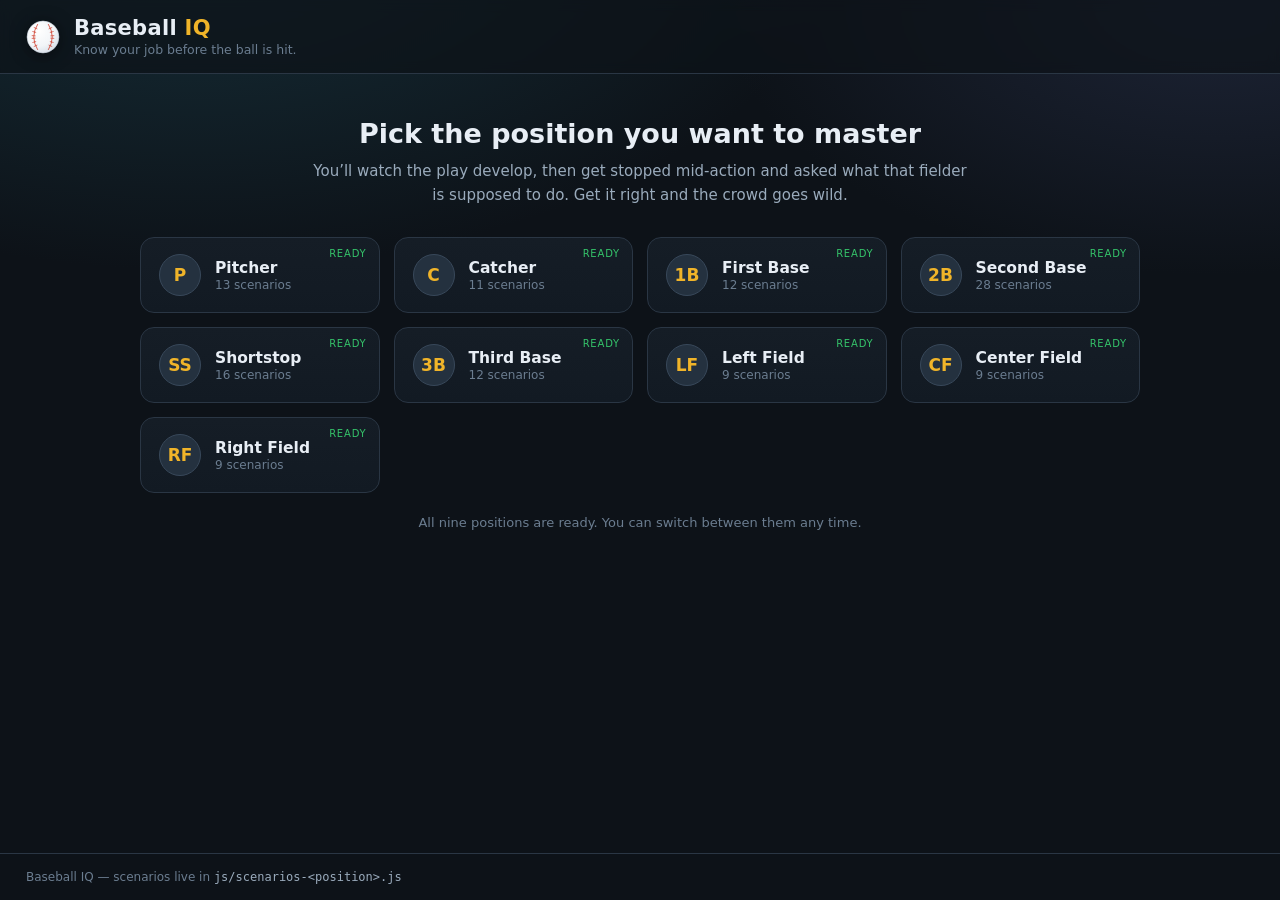
==== index.html @ 1e633af9 "Initial upload of files" ====
<!DOCTYPE html>
<html lang="en">
<head>
<meta charset="utf-8">
<meta name="viewport" content="width=device-width, initial-scale=1">
<title>Baseball IQ &mdash; Know Your Job on Every Play</title>
<link rel="stylesheet" href="css/styles.css">
</head>
<body>

<canvas id="fx" aria-hidden="true"></canvas>

<header class="topbar">
  <div class="brand">
    <svg class="brand-ball" viewBox="0 0 100 100" role="img" aria-label="Baseball" focusable="false">
      <defs>
        <radialGradient id="gBrandBall" cx="36%" cy="30%" r="75%">
          <stop offset="0%"   stop-color="#ffffff"/>
          <stop offset="65%"  stop-color="#f2f5f8"/>
          <stop offset="100%" stop-color="#d8e0e9"/>
        </radialGradient>
      </defs>

      <circle cx="50" cy="50" r="47" fill="url(#gBrandBall)" stroke="#c2ccd8" stroke-width="1.5"/>

      <!-- the two seams, bowing toward the edges like parentheses -->
      <path d="M34,13 Q11,50 34,87" fill="none" stroke="#d0402f" stroke-width="2.4" stroke-linecap="round"/>
      <path d="M66,13 Q89,50 66,87" fill="none" stroke="#d0402f" stroke-width="2.4" stroke-linecap="round"/>

      <!-- stitches, drawn perpendicular to each seam -->
      <g stroke="#d0402f" stroke-width="2.1" stroke-linecap="round">
        <line x1="24.0" y1="22.3" x2="32.3" y2="25.9"/>
        <line x1="20.0" y1="34.1" x2="28.7" y2="36.3"/>
        <line x1="18.1" y1="46.0" x2="27.1" y2="46.6"/>
        <line x1="18.1" y1="54.0" x2="27.1" y2="53.4"/>
        <line x1="20.0" y1="65.9" x2="28.7" y2="63.7"/>
        <line x1="24.0" y1="77.7" x2="32.3" y2="74.1"/>

        <line x1="76.0" y1="22.3" x2="67.7" y2="25.9"/>
        <line x1="80.0" y1="34.1" x2="71.3" y2="36.3"/>
        <line x1="81.9" y1="46.0" x2="72.9" y2="46.6"/>
        <line x1="81.9" y1="54.0" x2="72.9" y2="53.4"/>
        <line x1="80.0" y1="65.9" x2="71.3" y2="63.7"/>
        <line x1="76.0" y1="77.7" x2="67.7" y2="74.1"/>
      </g>
    </svg>
    <div>
      <h1>Baseball <span>IQ</span></h1>
      <p>Know your job before the ball is hit.</p>
    </div>
  </div>
  <div class="topbar-right">
    <div class="score" id="score" hidden>
      <span class="score-label">Correct</span>
      <span class="score-value"><b id="score-correct">0</b> / <span id="score-asked">0</span></span>
    </div>
    <button class="btn btn-switch" id="btn-change-position" hidden
            title="Pick a different position — you can switch any time">
      <span class="switch-icon" aria-hidden="true">&#8646;</span>
      <span>Change position</span>
    </button>
  </div>
</header>

<!-- ============ SCREEN 1: POSITION PICKER ============ -->
<main id="screen-select" class="screen">
  <div class="select-intro">
    <h2>Pick the position you want to master</h2>
    <p>You&rsquo;ll watch the play develop, then get stopped mid-action and asked what that fielder is
       supposed to do. Get it right and the crowd goes wild.</p>
  </div>
  <div class="position-grid" id="position-grid"></div>
  <p class="select-note" id="select-note"></p>
</main>

<!-- ============ SCREEN 2: THE PLAY ============ -->
<main id="screen-play" class="screen" hidden>
  <div class="play-layout">

    <!-- ---- Field ---- -->
    <section class="field-wrap">
      <div class="field-header">
        <div>
          <span class="chip chip-pos" id="chip-position">2B</span>
          <span class="scenario-title" id="scenario-title"></span>
        </div>
        <div class="field-header-right">
          <span class="chip chip-paused" id="chip-paused" hidden>&#10073;&#10073; Paused &mdash; your call</span>
          <button class="btn btn-replay" id="btn-replay-animation" type="button" hidden
                  title="Watch the play again from the start (R)">
            <span class="replay-icon" aria-hidden="true">&#8635;</span>
            <span id="btn-replay-label">Replay animation</span>
          </button>
        </div>
      </div>

      <div class="field-frame">
        <svg id="field" viewBox="0 0 800 700" role="img" aria-label="Baseball field diagram">
          <defs>
            <radialGradient id="gGrass" cx="50%" cy="85%" r="85%">
              <stop offset="0%"  stop-color="#3f8f4a"/>
              <stop offset="60%" stop-color="#2f7a3d"/>
              <stop offset="100%" stop-color="#266633"/>
            </radialGradient>
            <linearGradient id="gDirt" x1="0" y1="0" x2="0" y2="1">
              <stop offset="0%" stop-color="#c8905a"/>
              <stop offset="100%" stop-color="#b07a49"/>
            </linearGradient>
            <clipPath id="fairClip">
              <path d="M400,620 L60,280 A372.7,372.7 0 0 1 740,280 Z"/>
            </clipPath>
            <filter id="softGlow" x="-70%" y="-70%" width="240%" height="240%">
              <feGaussianBlur stdDeviation="6" result="b"/>
              <feMerge><feMergeNode in="b"/><feMergeNode in="SourceGraphic"/></feMerge>
            </filter>
          </defs>

          <!-- foul territory -->
          <rect x="0" y="0" width="800" height="700" fill="#1e5b2c"/>
          <!-- fair territory grass -->
          <g clip-path="url(#fairClip)">
            <rect x="0" y="0" width="800" height="700" fill="url(#gGrass)"/>
            <!-- mow stripes -->
            <g opacity=".07" fill="#ffffff">
              <path d="M400,620 L120,340 L215,245 L400,620Z"/>
              <path d="M400,620 L400,60 L495,60 L400,620Z"/>
              <path d="M400,620 L585,245 L680,340 L400,620Z"/>
            </g>
            <!-- infield dirt. r=215 leaves visible grass between the infield and
                 the shallow-outfield spots, since the outfield is drawn compressed. -->
            <circle cx="400" cy="470" r="215" fill="url(#gDirt)"/>
          </g>

          <!-- infield grass -->
          <polygon points="400,598 537,465 400,332 263,465" fill="#3a8747"/>

          <!-- warning track + fence -->
          <path d="M400,620 L60,280 A372.7,372.7 0 0 1 740,280 Z"
                fill="none" stroke="#a9743f" stroke-width="14" opacity=".55"/>
          <path d="M60,280 A372.7,372.7 0 0 1 740,280"
                fill="none" stroke="#14361f" stroke-width="7" stroke-linecap="round"/>

          <!-- foul lines -->
          <line x1="400" y1="620" x2="62" y2="282" stroke="#f4f7f2" stroke-width="3" opacity=".85"/>
          <line x1="400" y1="620" x2="738" y2="282" stroke="#f4f7f2" stroke-width="3" opacity=".85"/>

          <!-- mound -->
          <circle cx="400" cy="473" r="34" fill="#d09a63"/>
          <rect x="392" y="469" width="16" height="6" rx="2" fill="#fff" opacity=".9"/>

          <!-- bases -->
          <g stroke="#d8dbd4" stroke-width="1.5">
            <rect x="547" y="457" width="17" height="17" fill="#fff" transform="rotate(45 555.5 465.5)"/>
            <rect x="392" y="302" width="17" height="17" fill="#fff" transform="rotate(45 400.5 310.5)"/>
            <rect x="237" y="457" width="17" height="17" fill="#fff" transform="rotate(45 245.5 465.5)"/>
          </g>
          <polygon points="392,612 408,612 408,621 400,629 392,621" fill="#fff" stroke="#d8dbd4"/>

          <!-- dynamic layers -->
          <g id="layer-routes"></g>
          <g id="layer-runners"></g>
          <g id="layer-fielders"></g>
          <g id="layer-ball" hidden>
            <ellipse id="ball-shadow" cx="400" cy="620" rx="7" ry="4" fill="#000" opacity=".3"/>
            <circle id="ball" cx="400" cy="620" r="8" fill="#fff" stroke="#c9402f" stroke-width="1.6"/>
          </g>
        </svg>
      </div>

      <p class="field-caption" id="field-caption">&nbsp;</p>
    </section>

    <!-- ---- Coaching panel ---- -->
    <aside class="panel">
      <div class="panel-card situation">
        <h3>The situation</h3>
        <ul class="sit-list" id="sit-list"></ul>
        <p class="sit-desc" id="sit-desc"></p>
      </div>

      <div class="panel-card question" id="question-card" hidden>
        <h3 id="question-prompt">&nbsp;</h3>
        <div class="options" id="options"></div>
        <p class="feedback" id="feedback" hidden></p>
      </div>

      <div class="panel-card outcome" id="outcome-card" hidden>
        <h3 id="outcome-title">Play result</h3>
        <p id="outcome-text"></p>
        <p class="coach-note" id="outcome-coach"></p>
      </div>

      <div class="panel-actions" id="panel-actions">
        <button class="btn btn-primary" id="btn-next" hidden>Next scenario</button>
        <button class="btn btn-ghost" id="btn-replay" hidden>Try this play again</button>
      </div>
    </aside>
  </div>
</main>

<footer class="footer">
  <span>Baseball IQ &mdash; scenarios live in <code>js/scenarios-&lt;position&gt;.js</code></span>
</footer>

<!-- shared field data first, then one scenario file per position -->
<script src="js/field-data.js"></script>
<script src="js/scenarios-2b.js"></script>
<script src="js/scenarios-ss.js"></script>
<script src="js/scenarios-p.js"></script>
<script src="js/scenarios-1b.js"></script>
<script src="js/scenarios-3b.js"></script>
<script src="js/scenarios-c.js"></script>
<script src="js/scenarios-lf.js"></script>
<script src="js/scenarios-cf.js"></script>
<script src="js/scenarios-rf.js"></script>
<script src="js/fireworks.js"></script>
<script src="js/field.js"></script>
<script src="js/app.js"></script>
</body>
</html>
---- css/styles.css ----
/* ============================================================
   Baseball IQ — styles
   ============================================================ */

:root {
  --bg:            #0d1218;
  --bg-raised:     #151d26;
  --bg-raised-2:   #1c2733;
  --line:          #2a3644;
  --text:          #e8eef5;
  --text-dim:      #9aabbc;
  --text-faint:    #6b7d90;
  --accent:        #4ea8de;
  --correct:       #35c46a;
  --correct-dim:   #1d5f38;
  --wrong:         #e05c4b;
  --gold:          #f0b429;
  --radius:        14px;
  --shadow:        0 10px 30px rgba(0,0,0,.45);
  --font: "Segoe UI", system-ui, -apple-system, Roboto, Helvetica, Arial, sans-serif;
}

* { box-sizing: border-box; }

html, body { height: 100%; }

body {
  margin: 0;
  font-family: var(--font);
  color: var(--text);
  background:
    radial-gradient(1100px 600px at 15% -10%, #16303a 0%, transparent 60%),
    radial-gradient(900px 500px at 95% 0%, #1d2436 0%, transparent 55%),
    var(--bg);
  display: flex;
  flex-direction: column;
  min-height: 100%;
}

#fx {
  position: fixed;
  inset: 0;
  width: 100%;
  height: 100%;
  pointer-events: none;
  z-index: 90;
}

/* ---------------- top bar ---------------- */

.topbar {
  display: flex;
  align-items: center;
  justify-content: space-between;
  gap: 16px;
  padding: 16px 26px;
  border-bottom: 1px solid var(--line);
  background: rgba(13,18,24,.72);
  backdrop-filter: blur(6px);
}

.brand { display: flex; align-items: center; gap: 14px; }

/* Inline SVG baseball — see index.html. Drawn rather than built from
   pseudo-element arcs so the seams actually curve like real stitching. */
.brand-ball {
  width: 34px;
  height: 34px;
  flex: none;
  display: block;
  filter: drop-shadow(0 2px 8px rgba(0, 0, 0, .5));
}

.brand h1 {
  margin: 0;
  font-size: 21px;
  letter-spacing: .3px;
  font-weight: 700;
}
.brand h1 span { color: var(--gold); }
.brand p {
  margin: 2px 0 0;
  font-size: 12.5px;
  color: var(--text-faint);
}

.topbar-right { display: flex; align-items: center; gap: 14px; }

.score {
  display: flex;
  flex-direction: column;
  align-items: flex-end;
  line-height: 1.2;
  padding-right: 14px;
  border-right: 1px solid var(--line);
}
.score-label { font-size: 10.5px; text-transform: uppercase; letter-spacing: 1.2px; color: var(--text-faint); }
.score-value { font-size: 16px; color: var(--text-dim); }
.score-value b { color: var(--correct); font-size: 19px; }

/* ---------------- buttons ---------------- */

.btn {
  font-family: inherit;
  font-size: 14px;
  font-weight: 600;
  padding: 10px 18px;
  border-radius: 10px;
  border: 1px solid var(--line);
  background: var(--bg-raised-2);
  color: var(--text);
  cursor: pointer;
  transition: transform .12s ease, background .15s ease, border-color .15s ease;
}
.btn:hover { background: #24313f; border-color: #3a4a5c; }
.btn:active { transform: translateY(1px); }

.btn-primary {
  background: linear-gradient(180deg, #4ea8de, #2f83b8);
  border-color: #2f83b8;
  color: #07131c;
}
.btn-primary:hover { background: linear-gradient(180deg, #63b6e8, #3a90c6); }

.btn-ghost { background: transparent; color: var(--text-dim); }
.btn-ghost:hover { color: var(--text); }

/* Switching position is meant to be available at any moment, including
   mid-question, so this reads as a real button rather than the ghost
   style it used to use — testers were not finding it. */
.btn-switch {
  display: inline-flex;
  align-items: center;
  gap: 8px;
  background: var(--bg-raised-2);
  border-color: #3a4a5c;
  color: var(--text);
}
.btn-switch:hover { background: #2c3b4a; border-color: var(--accent); }
.btn-switch .switch-icon { font-size: 16px; line-height: 1; color: var(--accent); }

/* ---------------- screens ---------------- */

.screen { flex: 1; padding: 34px 26px 20px; }
[hidden] { display: none !important; }

/* ---------------- position picker ---------------- */

.select-intro { max-width: 660px; margin: 10px auto 30px; text-align: center; }
.select-intro h2 { margin: 0 0 10px; font-size: 27px; }
.select-intro p { margin: 0; color: var(--text-dim); line-height: 1.6; font-size: 15px; }

.position-grid {
  display: grid;
  grid-template-columns: repeat(auto-fit, minmax(190px, 1fr));
  gap: 14px;
  max-width: 1000px;
  margin: 0 auto;
}

.pos-card {
  position: relative;
  display: flex;
  align-items: center;
  gap: 14px;
  padding: 16px 18px;
  text-align: left;
  border-radius: var(--radius);
  border: 1px solid var(--line);
  background: linear-gradient(180deg, var(--bg-raised), #121a23);
  color: var(--text);
  cursor: pointer;
  font-family: inherit;
  transition: transform .15s ease, border-color .15s ease, box-shadow .15s ease;
}
.pos-card:hover {
  transform: translateY(-3px);
  border-color: var(--accent);
  box-shadow: var(--shadow);
}
.pos-card .num {
  flex: none;
  width: 42px; height: 42px;
  display: grid; place-items: center;
  border-radius: 50%;
  background: #24313f;
  border: 1px solid #38485a;
  font-weight: 700;
  font-size: 17px;
  color: var(--gold);
}
.pos-card .meta strong { display: block; font-size: 15.5px; }
.pos-card .meta small { color: var(--text-faint); font-size: 12px; }
.pos-card .tag {
  position: absolute;
  top: 10px; right: 12px;
  font-size: 10px;
  letter-spacing: .8px;
  text-transform: uppercase;
  color: var(--correct);
}
.pos-card.empty { opacity: .48; }
.pos-card.empty:hover { transform: none; border-color: var(--line); box-shadow: none; }
.pos-card.empty .tag { color: var(--text-faint); }

.select-note {
  max-width: 1000px;
  margin: 22px auto 0;
  text-align: center;
  color: var(--text-faint);
  font-size: 13px;
  min-height: 20px;
}

/* ---------------- play layout ---------------- */

.play-layout {
  display: grid;
  grid-template-columns: minmax(0, 1.55fr) minmax(330px, .95fr);
  gap: 22px;
  max-width: 1320px;
  margin: 0 auto;
  align-items: start;
}

.field-wrap { min-width: 0; }

.field-header {
  display: flex;
  align-items: center;
  justify-content: space-between;
  gap: 12px;
  margin-bottom: 12px;
  flex-wrap: wrap;
}

.chip {
  display: inline-block;
  font-size: 12px;
  font-weight: 700;
  letter-spacing: .6px;
  padding: 5px 10px;
  border-radius: 999px;
  border: 1px solid var(--line);
}
.field-header-right { display: flex; align-items: center; gap: 10px; flex-wrap: wrap; }

/* on-demand animation replay */
.btn-replay {
  display: inline-flex;
  align-items: center;
  gap: 7px;
  padding: 7px 13px;
  font-size: 13px;
  border-radius: 999px;
  background: #1b2735;
  border-color: #35485c;
  color: var(--text-dim);
}
.btn-replay:hover:not(:disabled) { background: #24343f; color: var(--text); border-color: var(--accent); }
.btn-replay:disabled { opacity: .55; cursor: default; }
.btn-replay .replay-icon { font-size: 16px; line-height: 1; color: var(--accent); }
.btn-replay.is-running .replay-icon { animation: spin 1s linear infinite; }
@keyframes spin { to { transform: rotate(360deg); } }

.chip-pos { background: #24313f; color: var(--gold); border-color: #3a4a5c; }
.chip-paused {
  background: rgba(240,180,41,.12);
  color: var(--gold);
  border-color: rgba(240,180,41,.4);
  animation: pulse 1.6s ease-in-out infinite;
}
@keyframes pulse { 0%,100% { opacity: 1; } 50% { opacity: .45; } }

.scenario-title { margin-left: 10px; color: var(--text-dim); font-size: 14.5px; }

.field-frame {
  border-radius: 18px;
  border: 1px solid var(--line);
  overflow: hidden;
  background: #0f1620;
  box-shadow: var(--shadow);
  transition: filter .3s ease;
}
.field-frame.dimmed { filter: saturate(.75) brightness(.86); }

#field { display: block; width: 100%; height: auto; }

.field-caption {
  margin: 12px 2px 0;
  min-height: 20px;
  font-size: 13.5px;
  color: var(--text-dim);
}

/* ---------------- fielders on field ---------------- */

.fielder circle.dot {
  fill: #101821;
  stroke: #cdd8e4;
  stroke-width: 2;
}
.fielder text {
  fill: #eaf1f8;
  font: 700 15px var(--font);
  text-anchor: middle;
  dominant-baseline: central;
  pointer-events: none;
}
.fielder .label {
  font: 600 11px var(--font);
  fill: #dfe9f2;
  opacity: .8;
}
.fielder.is-you circle.dot { fill: #1f6fa8; stroke: #7fd0ff; stroke-width: 3; }
.fielder.is-you .ring {
  fill: none;
  stroke: #7fd0ff;
  stroke-width: 2;
}
.fielder.flash circle.dot { fill: var(--gold); stroke: #fff; }

.runner {
  fill: #f0b429;
  stroke: #4a3106;
  stroke-width: 1.6;
}
.route {
  fill: none;
  stroke: #ffffff;
  stroke-width: 2.5;
  stroke-linecap: round;
  opacity: .55;
  stroke-dasharray: 7 7;
}
.route.throw { stroke: #ffd772; opacity: .8; stroke-dasharray: none; stroke-width: 2; }

/* ---------------- panel ---------------- */

.panel { display: flex; flex-direction: column; gap: 16px; position: sticky; top: 18px; }

.panel-card {
  border-radius: var(--radius);
  border: 1px solid var(--line);
  background: linear-gradient(180deg, var(--bg-raised), #111922);
  padding: 18px 20px;
}
.panel-card h3 {
  margin: 0 0 12px;
  font-size: 12px;
  letter-spacing: 1.4px;
  text-transform: uppercase;
  color: var(--text-faint);
}

.sit-list { list-style: none; margin: 0 0 12px; padding: 0; display: grid; gap: 8px; }
.sit-list li {
  display: flex;
  justify-content: space-between;
  gap: 12px;
  font-size: 13.5px;
  padding-bottom: 7px;
  border-bottom: 1px dashed #232f3c;
}
.sit-list li:last-child { border-bottom: none; padding-bottom: 0; }
.sit-list span { color: var(--text-faint); }
.sit-list b { font-weight: 600; }

.sit-desc { margin: 0; font-size: 14px; line-height: 1.6; color: var(--text-dim); }

/* question */

.question { border-color: rgba(240,180,41,.35); }
.question h3 {
  font-size: 16.5px;
  line-height: 1.45;
  text-transform: none;
  letter-spacing: 0;
  color: var(--text);
  margin-bottom: 14px;
}

.options { display: grid; gap: 10px; }

.option {
  display: flex;
  align-items: center;
  gap: 12px;
  width: 100%;
  text-align: left;
  padding: 13px 15px;
  font-family: inherit;
  font-size: 14.5px;
  color: var(--text);
  background: var(--bg-raised-2);
  border: 1px solid var(--line);
  border-radius: 11px;
  cursor: pointer;
  transition: background .15s, border-color .15s, transform .12s;
}
.option:hover:not(:disabled) { background: #26333f; border-color: #43566a; }
.option:disabled { cursor: default; }

.option .key {
  flex: none;
  width: 26px; height: 26px;
  display: grid; place-items: center;
  border-radius: 7px;
  background: #0f1720;
  border: 1px solid #33424f;
  font-size: 12.5px;
  font-weight: 700;
  color: var(--text-dim);
}

.option.correct {
  background: rgba(53,196,106,.16);
  border-color: var(--correct);
  color: #d9ffe6;
}
.option.correct .key { background: var(--correct); border-color: var(--correct); color: #04240f; }

.option.wrong {
  background: rgba(224,92,75,.13);
  border-color: rgba(224,92,75,.65);
  color: #ffd9d3;
  animation: shake .38s ease;
}
.option.wrong .key { background: rgba(224,92,75,.8); border-color: transparent; color: #2a0a06; }
.option.faded { opacity: .42; }

@keyframes shake {
  0%,100% { transform: translateX(0); }
  20% { transform: translateX(-6px); }
  45% { transform: translateX(5px); }
  70% { transform: translateX(-3px); }
}

.feedback {
  margin: 14px 0 0;
  padding: 11px 13px;
  border-radius: 10px;
  font-size: 13.5px;
  line-height: 1.55;
}
.feedback.retry { background: rgba(224,92,75,.12); border: 1px solid rgba(224,92,75,.4); color: #ffcfc7; }
.feedback.good  { background: rgba(53,196,106,.12); border: 1px solid rgba(53,196,106,.4); color: #cdf6dc; }
.feedback.reveal{ background: rgba(240,180,41,.1);  border: 1px solid rgba(240,180,41,.4); color: #ffe6ae; }

/* outcome */

.outcome { border-color: rgba(78,168,222,.35); }
.outcome h3 { color: var(--accent); }
.outcome p { margin: 0; font-size: 14.5px; line-height: 1.6; }
.coach-note {
  margin-top: 12px !important;
  padding-top: 12px;
  border-top: 1px dashed #232f3c;
  color: var(--text-dim);
  font-size: 13.5px !important;
}

.panel-actions { display: flex; gap: 10px; flex-wrap: wrap; }

/* Once the play is over these are the only controls that matter, but they sit
   at the end of a tall panel — below the fold after a long explanation plus
   coach's note. Pin them to the bottom of the viewport so they are visible the
   moment they are enabled, with no scrolling. */
.panel-actions.is-floating {
  position: fixed;
  left: 0;
  right: 0;
  bottom: 0;
  z-index: 85;
  justify-content: center;
  align-items: center;
  gap: 12px;
  margin: 0;
  padding: 13px 20px;
  background: rgba(13, 18, 24, .94);
  border-top: 1px solid var(--line);
  box-shadow: 0 -10px 28px rgba(0, 0, 0, .45);
  backdrop-filter: blur(8px);
  animation: barUp .28s ease;
}
.panel-actions.is-floating .btn { padding: 11px 22px; }
.panel-actions.is-floating .btn-ghost {
  background: var(--bg-raised-2);
  border-color: var(--line);
  color: var(--text-dim);
}
.panel-actions.is-floating .btn-ghost:hover { color: var(--text); border-color: #3a4a5c; }

@keyframes barUp {
  from { transform: translateY(100%); opacity: 0; }
  to   { transform: translateY(0);    opacity: 1; }
}

/* keep the bar from covering the end of the page content */
body.has-action-bar { padding-bottom: 78px; }

/* ---------------- footer ---------------- */

.footer {
  padding: 16px 26px;
  border-top: 1px solid var(--line);
  color: var(--text-faint);
  font-size: 12px;
}
.footer code { color: var(--text-dim); }

/* ---------------- responsive ---------------- */

@media (max-width: 980px) {
  .play-layout { grid-template-columns: 1fr; }
  .panel { position: static; }
  .topbar { padding: 14px 16px; }
  .screen { padding: 22px 16px; }
}
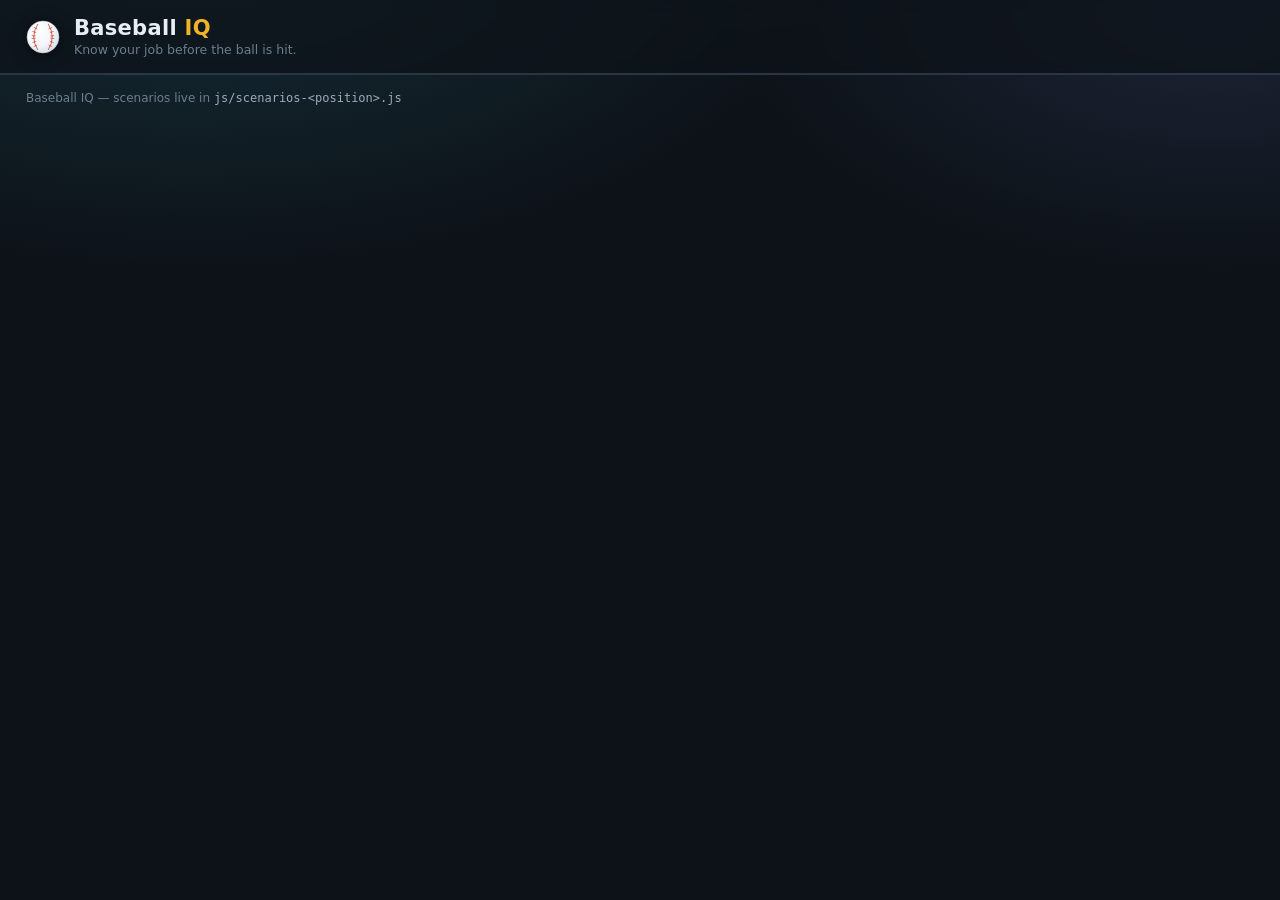
==== commit cfff24bc: "Index for reporting enhancement" ====
--- a/index.html
+++ b/index.html
@@ -50,9 +50,14 @@
     </div>
   </div>
   <div class="topbar-right">
+    <div class="player" id="player-badge" hidden>
+      <span class="player-name" id="player-name"></span>
+      <button class="player-switch" id="btn-switch-player" type="button"
+              title="Not you? Switch player">Not you?</button>
+    </div>
     <div class="score" id="score" hidden>
-      <span class="score-label">Correct</span>
-      <span class="score-value"><b id="score-correct">0</b> / <span id="score-asked">0</span></span>
+      <span class="score-label">Score</span>
+      <span class="score-value"><b id="score-correct">0</b> right &middot; <span id="score-wrong">0</span> wrong</span>
     </div>
     <button class="btn btn-switch" id="btn-change-position" hidden
             title="Pick a different position — you can switch any time">
@@ -62,8 +67,35 @@
   </div>
 </header>
 
+<!-- ============ SCREEN 0: WHO IS PLAYING ============ -->
+<main id="screen-name" class="screen" hidden>
+  <div class="namecard">
+    <h2>Who&rsquo;s drilling today?</h2>
+    <p class="namecard-sub">So your coach can see who&rsquo;s been putting the work in.</p>
+
+    <form class="namecard-form" id="name-form">
+      <div class="namecard-fields">
+        <label class="field field-first">
+          <span>First name</span>
+          <input type="text" id="input-first-name" autocomplete="given-name"
+                 maxlength="20" placeholder="Jake" required>
+        </label>
+        <label class="field field-initial">
+          <span>Last initial</span>
+          <input type="text" id="input-last-initial" autocomplete="off"
+                 maxlength="1" placeholder="M">
+        </label>
+      </div>
+      <p class="namecard-error" id="name-error" hidden></p>
+      <button class="btn btn-primary btn-start" type="submit">Start drilling</button>
+    </form>
+
+    <p class="namecard-note">We only keep your first name and last initial.</p>
+  </div>
+</main>
+
 <!-- ============ SCREEN 1: POSITION PICKER ============ -->
-<main id="screen-select" class="screen">
+<main id="screen-select" class="screen" hidden>
   <div class="select-intro">
     <h2>Pick the position you want to master</h2>
     <p>You&rsquo;ll watch the play develop, then get stopped mid-action and asked what that fielder is
@@ -82,6 +114,7 @@
       <div class="field-header">
         <div>
           <span class="chip chip-pos" id="chip-position">2B</span>
+          <span class="chip chip-progress" id="chip-progress"></span>
           <span class="scenario-title" id="scenario-title"></span>
         </div>
         <div class="field-header-right">
@@ -198,20 +231,55 @@
   </div>
 </main>
 
+<!-- ============ SCREEN 3: RESULTS ============ -->
+<main id="screen-summary" class="screen" hidden>
+  <div class="summary">
+    <p class="summary-eyebrow" id="summary-eyebrow"></p>
+    <h2 class="summary-headline" id="summary-headline"></h2>
+
+    <div class="summary-bar"><div class="summary-bar-fill" id="summary-bar-fill"></div></div>
+
+    <div class="summary-tallies">
+      <div class="tally tally-right">
+        <b id="summary-correct">0</b><span>right first try</span>
+      </div>
+      <div class="tally tally-wrong">
+        <b id="summary-wrong">0</b><span>missed</span>
+      </div>
+    </div>
+
+    <p class="summary-perfect" id="summary-perfect" hidden>
+      Perfect &mdash; you got every one on the first try.
+    </p>
+
+    <div class="summary-missed" id="summary-missed" hidden>
+      <h3>Plays to work on</h3>
+      <ul id="summary-missed-list"></ul>
+    </div>
+
+    <div class="summary-actions">
+      <button class="btn btn-primary" id="btn-retry-missed" hidden>Retry the ones you missed</button>
+      <button class="btn" id="btn-retry-position">Start this position over</button>
+      <button class="btn btn-ghost" id="btn-summary-positions">Pick another position</button>
+    </div>
+  </div>
+</main>
+
 <footer class="footer">
   <span>Baseball IQ &mdash; scenarios live in <code>js/scenarios-&lt;position&gt;.js</code></span>
 </footer>
 
 <!-- shared field data first, then one scenario file per position -->
+<script src="js/reporting.js"></script>
 <script src="js/field-data.js"></script>
 <script src="js/scenarios-2b.js"></script>
 <script src="js/scenarios-ss.js"></script>
-<script src="js/scenarios-p.js"></script>
-<script src="js/scenarios-1b.js"></script>
-<script src="js/scenarios-3b.js"></script>
-<script src="js/scenarios-c.js"></script>
-<script src="js/scenarios-lf.js"></script>
-<script src="js/scenarios-cf.js"></script>
+<script src="js/scenarios-p.js"></script>
+<script src="js/scenarios-1b.js"></script>
+<script src="js/scenarios-3b.js"></script>
+<script src="js/scenarios-c.js"></script>
+<script src="js/scenarios-lf.js"></script>
+<script src="js/scenarios-cf.js"></script>
 <script src="js/scenarios-rf.js"></script>
 <script src="js/fireworks.js"></script>
 <script src="js/field.js"></script>
--- a/css/styles.css
+++ b/css/styles.css
@@ -517,3 +517,124 @@
   .topbar { padding: 14px 16px; }
   .screen { padding: 22px 16px; }
 }
+
+/* ---------------- quiz progress chip ---------------- */
+
+.chip-progress {
+  background: #1b2735;
+  color: var(--text-dim);
+  border-color: #35485c;
+  margin-left: 8px;
+}
+
+/* ---------------- results screen ---------------- */
+
+.summary {
+  max-width: 620px;
+  margin: 20px auto 0;
+  text-align: center;
+}
+
+.summary-eyebrow {
+  margin: 0 0 6px;
+  font-size: 11.5px;
+  letter-spacing: 1.6px;
+  text-transform: uppercase;
+  color: var(--text-faint);
+}
+
+.summary-headline {
+  margin: 0 0 22px;
+  font-size: 30px;
+  line-height: 1.25;
+}
+
+/* how much of the position they got right, at a glance */
+.summary-bar {
+  height: 10px;
+  border-radius: 999px;
+  background: #1b2735;
+  border: 1px solid var(--line);
+  overflow: hidden;
+  margin-bottom: 24px;
+}
+.summary-bar-fill {
+  height: 100%;
+  width: 0;
+  border-radius: 999px;
+  background: linear-gradient(90deg, var(--correct), #5fe08c);
+  transition: width .6s ease;
+}
+
+.summary-tallies {
+  display: flex;
+  justify-content: center;
+  gap: 14px;
+  margin-bottom: 20px;
+}
+.tally {
+  flex: 1 1 0;
+  max-width: 190px;
+  padding: 16px 12px;
+  border-radius: var(--radius);
+  border: 1px solid var(--line);
+  background: linear-gradient(180deg, var(--bg-raised), #111922);
+}
+.tally b { display: block; font-size: 30px; line-height: 1.1; }
+.tally span { display: block; margin-top: 4px; font-size: 12px; color: var(--text-faint); }
+.tally-right b { color: var(--correct); }
+.tally-right { border-color: rgba(53,196,106,.35); }
+.tally-wrong b { color: var(--wrong); }
+.tally-wrong { border-color: rgba(224,92,75,.3); }
+
+.summary-perfect {
+  margin: 0 0 20px;
+  padding: 12px 14px;
+  border-radius: var(--radius);
+  background: rgba(53,196,106,.12);
+  border: 1px solid rgba(53,196,106,.4);
+  color: #cdf6dc;
+  font-size: 14.5px;
+}
+
+.summary-missed {
+  text-align: left;
+  border-radius: var(--radius);
+  border: 1px solid var(--line);
+  background: linear-gradient(180deg, var(--bg-raised), #111922);
+  padding: 16px 20px;
+  margin-bottom: 22px;
+}
+.summary-missed h3 {
+  margin: 0 0 10px;
+  font-size: 12px;
+  letter-spacing: 1.4px;
+  text-transform: uppercase;
+  color: var(--text-faint);
+}
+.summary-missed ul { margin: 0; padding: 0; list-style: none; display: grid; gap: 8px; }
+.summary-missed li {
+  display: flex;
+  gap: 10px;
+  align-items: baseline;
+  font-size: 14px;
+  color: var(--text-dim);
+  padding-bottom: 8px;
+  border-bottom: 1px dashed #232f3c;
+}
+.summary-missed li:last-child { border-bottom: none; padding-bottom: 0; }
+.summary-missed li .miss-mark { color: var(--wrong); font-weight: 700; flex: none; }
+.summary-missed li .miss-title { color: var(--text); }
+.summary-missed li .miss-sit { color: var(--text-faint); font-size: 12.5px; }
+
+.summary-actions {
+  display: flex;
+  flex-wrap: wrap;
+  justify-content: center;
+  gap: 10px;
+}
+
+@media (max-width: 560px) {
+  .summary-tallies { flex-direction: column; align-items: stretch; }
+  .tally { max-width: none; }
+}
